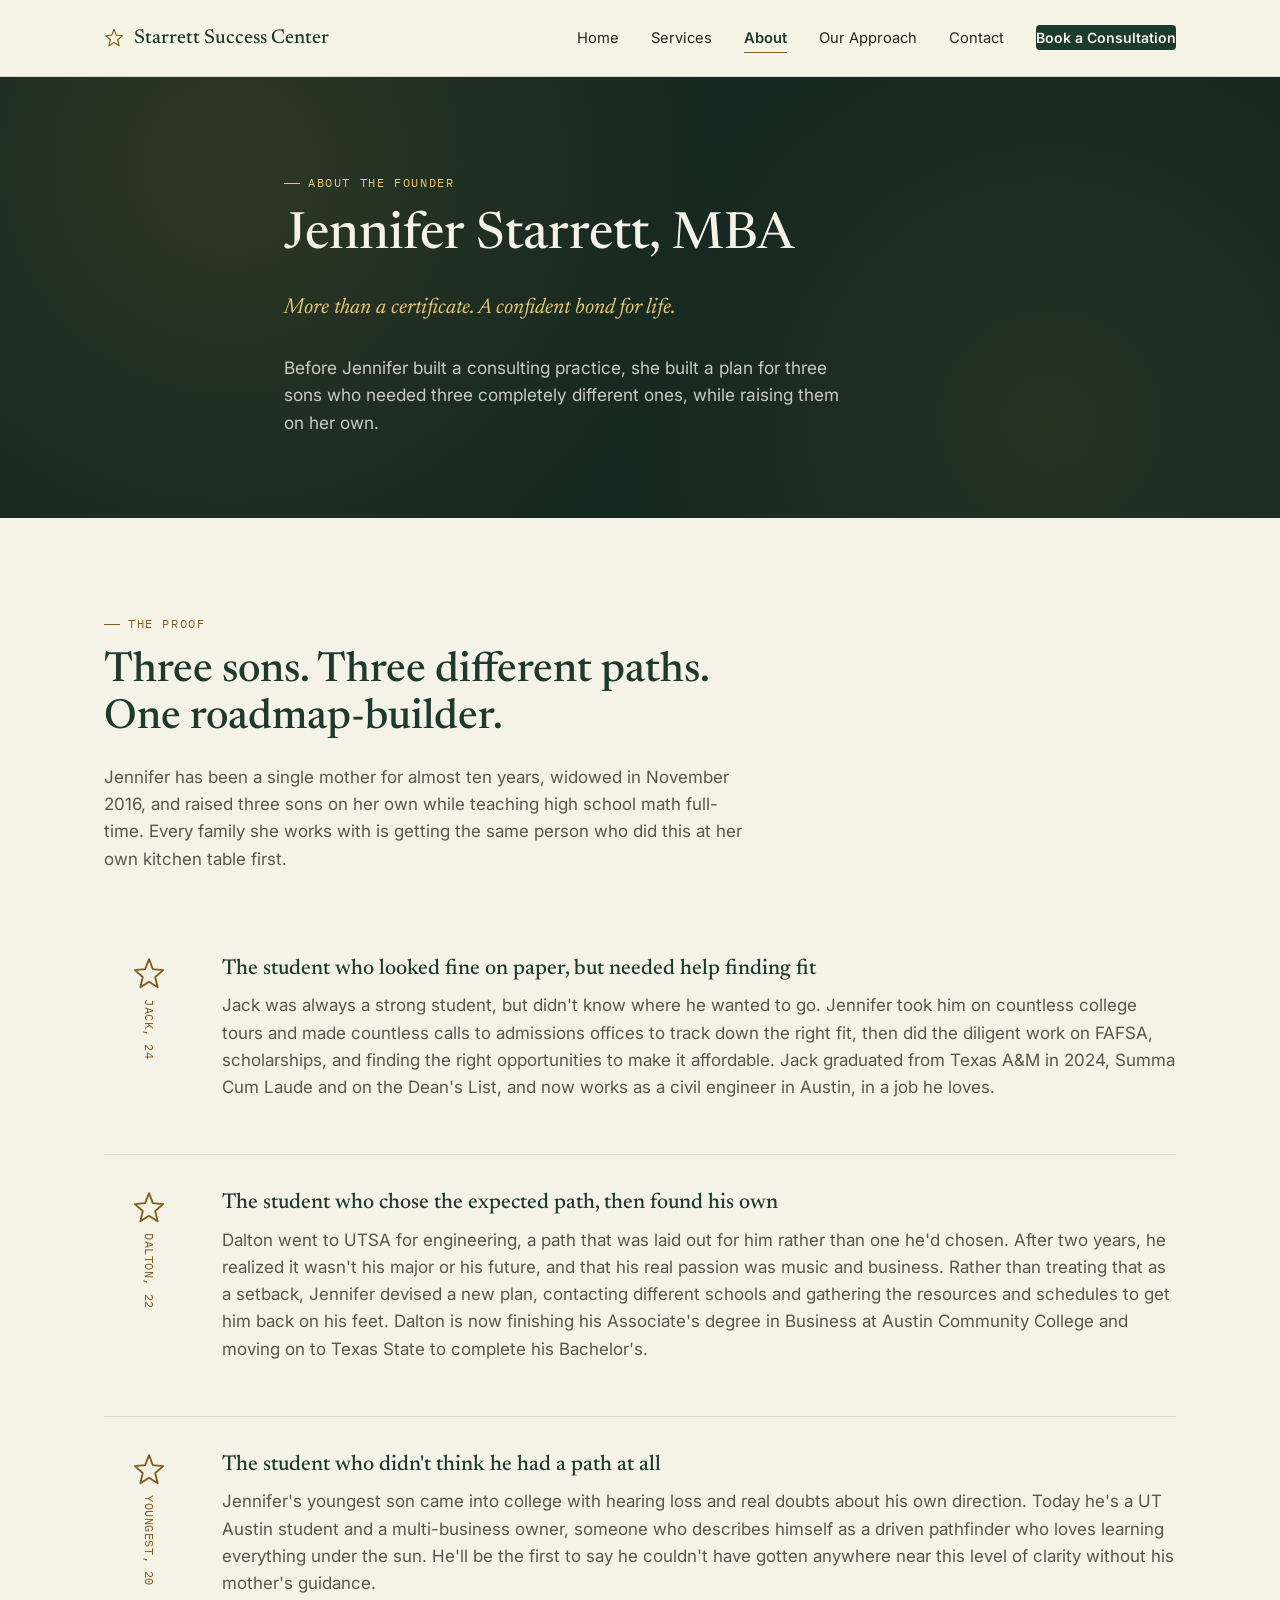
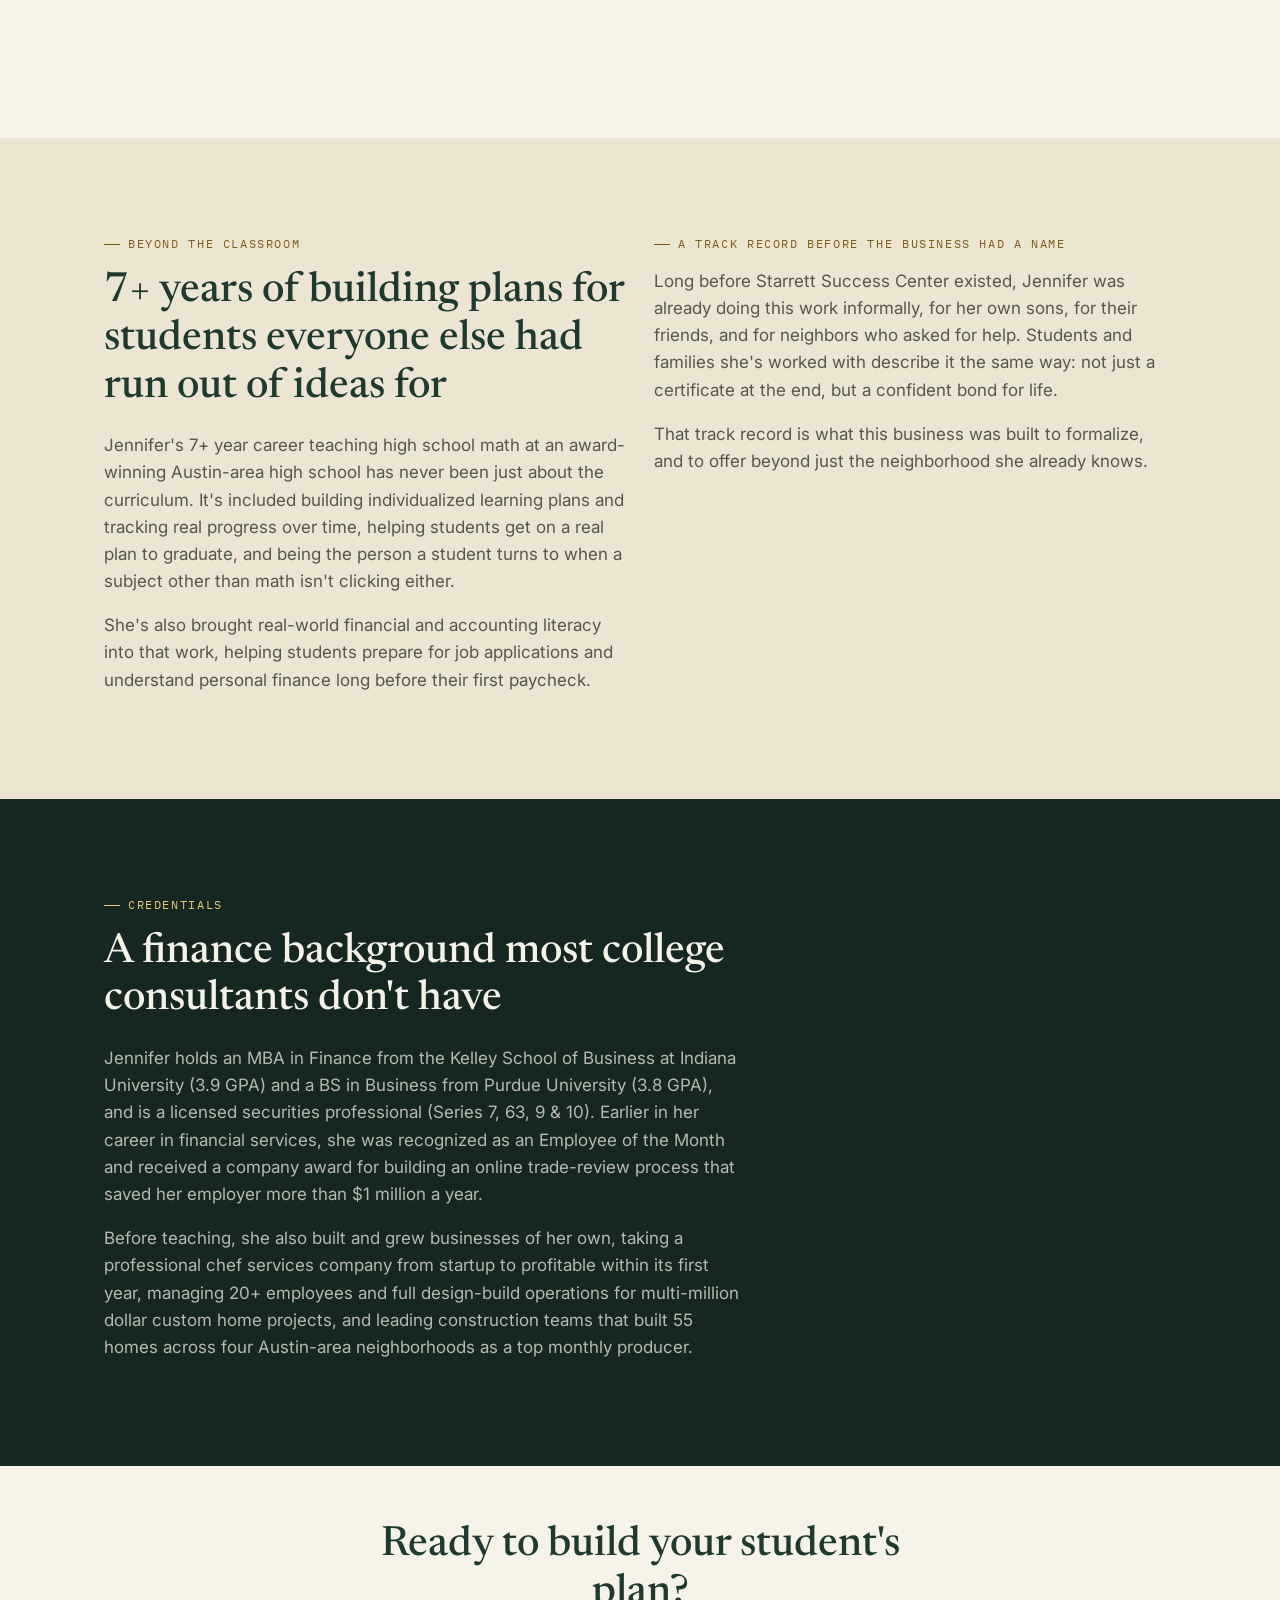
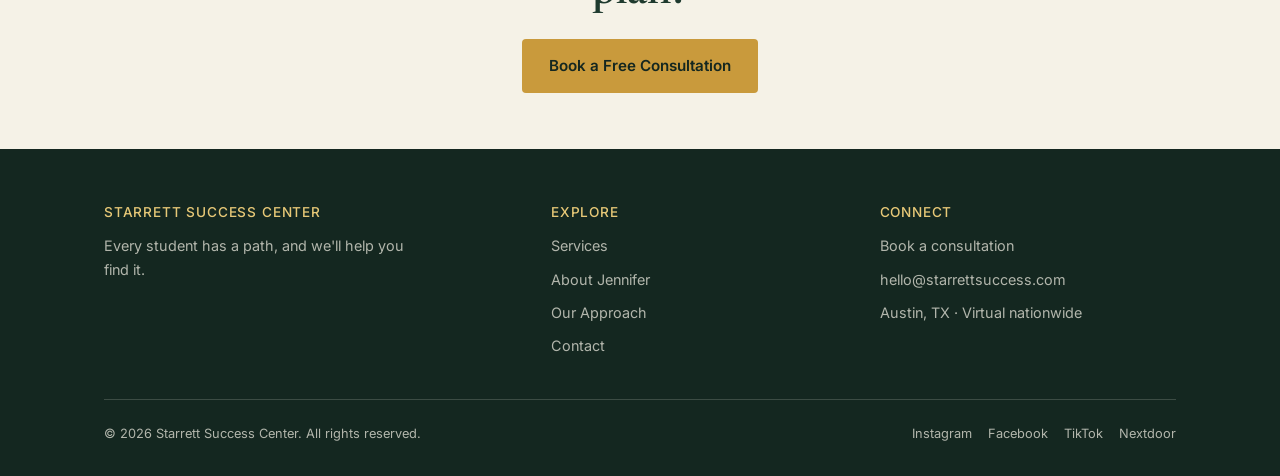
==== about.html @ ffc777a5 "Initial commit: Starrett Success Center site Five-page static site (Home, Services, About, Approach," ====
<!DOCTYPE html>
<html lang="en">
<head>
<meta charset="UTF-8" />
<meta name="viewport" content="width=device-width, initial-scale=1.0" />
<title>About Jennifer Starrett | Starrett Success Center</title>
<meta name="description" content="MBA in Finance, 7+ year high school educator, and mother of three sons who each found a completely different path. Meet Jennifer Starrett." />
<link rel="preconnect" href="https://fonts.googleapis.com">
<link rel="preconnect" href="https://fonts.gstatic.com" crossorigin>
<link href="https://fonts.googleapis.com/css2?family=Newsreader:ital,opsz,wght@0,6..72,400..600;1,6..72,400..600&family=Inter:wght@400;500;600;700&family=IBM+Plex+Mono:wght@400;500&display=swap" rel="stylesheet">
<link rel="icon" type="image/svg+xml" href="data:image/svg+xml,%3Csvg xmlns='http://www.w3.org/2000/svg' viewBox='0 0 24 24'%3E%3Crect width='24' height='24' rx='5' fill='%231E3A2E'/%3E%3Cpath d='M12 2.5L14.4 8.8L21 9.4L15.9 13.8L17.5 20.2L12 16.6L6.5 20.2L8.1 13.8L3 9.4L9.6 8.8L12 2.5Z' fill='none' stroke='%23E7C877' stroke-width='1.6' stroke-linejoin='round'/%3E%3C/svg%3E" />
<link rel="stylesheet" href="css/styles.css" />
</head>
<body>

<nav class="nav">
  <div class="wrap">
    <a href="index.html" class="brand">
      <svg class="brand-star" viewBox="0 0 24 24" fill="none"><path d="M12 1.5L14.7 8.6L22 9.3L16.4 14.1L18.1 21.4L12 17.4L5.9 21.4L7.6 14.1L2 9.3L9.3 8.6L12 1.5Z" stroke="#C99A3C" stroke-width="1.4" stroke-linejoin="round"/></svg>
      Starrett Success Center
    </a>
    <ul class="nav-links">
      <li><a href="index.html">Home</a></li>
      <li><a href="services.html">Services</a></li>
      <li><a href="about.html" class="active">About</a></li>
      <li><a href="approach.html">Our Approach</a></li>
      <li><a href="contact.html">Contact</a></li>
      <li><a href="contact.html#book" class="nav-cta">Book a Consultation</a></li>
    </ul>
    <button class="nav-toggle" aria-label="Toggle menu" aria-expanded="false"><span></span><span></span><span></span></button>
  </div>
</nav>

<header class="hero hero-sub">
  <div class="wrap hero-inner reveal">
    <span class="eyebrow">About the founder</span>
    <h1>Jennifer Starrett, MBA</h1>
    <p class="lede">More than a certificate. A confident bond for life.</p>
    <p class="sub">Before Jennifer built a consulting practice, she built a plan for three sons who needed three completely different ones, while raising them on her own.</p>
  </div>
</header>

<!-- THE STORY -->
<section>
  <div class="wrap">
    <div class="max-60 reveal">
      <span class="eyebrow">The proof</span>
      <h2>Three sons. Three different paths. One roadmap-builder.</h2>
      <p>Jennifer has been a single mother for almost ten years, widowed in November 2016, and raised three sons on her own while teaching high school math full-time. Every family she works with is getting the same person who did this at her own kitchen table first.</p>
    </div>

    <div class="mt-lg">
      <div class="story-block reveal">
        <div class="story-marker">
          <span class="waypoint"><svg viewBox="0 0 24 24" fill="none"><path d="M12 1.5L14.7 8.6L22 9.3L16.4 14.1L18.1 21.4L12 17.4L5.9 21.4L7.6 14.1L2 9.3L9.3 8.6L12 1.5Z" stroke="#C99A3C" stroke-width="1.3" stroke-linejoin="round"/></svg></span>
          <span class="story-name">Jack, 24</span>
        </div>
        <div>
          <h3>The student who looked fine on paper, but needed help finding fit</h3>
          <p>Jack was always a strong student, but didn't know where he wanted to go. Jennifer took him on countless college tours and made countless calls to admissions offices to track down the right fit, then did the diligent work on FAFSA, scholarships, and finding the right opportunities to make it affordable. Jack graduated from Texas A&amp;M in 2024, Summa Cum Laude and on the Dean's List, and now works as a civil engineer in Austin, in a job he loves.</p>
        </div>
      </div>

      <div class="story-block reveal">
        <div class="story-marker">
          <span class="waypoint"><svg viewBox="0 0 24 24" fill="none"><path d="M12 1.5L14.7 8.6L22 9.3L16.4 14.1L18.1 21.4L12 17.4L5.9 21.4L7.6 14.1L2 9.3L9.3 8.6L12 1.5Z" stroke="#C99A3C" stroke-width="1.3" stroke-linejoin="round"/></svg></span>
          <span class="story-name">Dalton, 22</span>
        </div>
        <div>
          <h3>The student who chose the expected path, then found his own</h3>
          <p>Dalton went to UTSA for engineering, a path that was laid out for him rather than one he'd chosen. After two years, he realized it wasn't his major or his future, and that his real passion was music and business. Rather than treating that as a setback, Jennifer devised a new plan, contacting different schools and gathering the resources and schedules to get him back on his feet. Dalton is now finishing his Associate's degree in Business at Austin Community College and moving on to Texas State to complete his Bachelor's.</p>
        </div>
      </div>

      <div class="story-block reveal">
        <div class="story-marker">
          <span class="waypoint"><svg viewBox="0 0 24 24" fill="none"><path d="M12 1.5L14.7 8.6L22 9.3L16.4 14.1L18.1 21.4L12 17.4L5.9 21.4L7.6 14.1L2 9.3L9.3 8.6L12 1.5Z" stroke="#C99A3C" stroke-width="1.3" stroke-linejoin="round"/></svg></span>
          <span class="story-name">Youngest, 20</span>
        </div>
        <div>
          <h3>The student who didn't think he had a path at all</h3>
          <p>Jennifer's youngest son came into college with hearing loss and real doubts about his own direction. Today he's a UT Austin student and a multi-business owner, someone who describes himself as a driven pathfinder who loves learning everything under the sun. He'll be the first to say he couldn't have gotten anywhere near this level of clarity without his mother's guidance.</p>
        </div>
      </div>
    </div>
  </div>
</section>

<!-- BEYOND THE CLASSROOM -->
<section class="alt-bg">
  <div class="wrap">
    <div class="grid-2">
      <div class="reveal">
        <span class="eyebrow">Beyond the classroom</span>
        <h2>7+ years of building plans for students everyone else had run out of ideas for</h2>
        <p>Jennifer's 7+ year career teaching high school math at an award-winning Austin-area high school has never been just about the curriculum. It's included building individualized learning plans and tracking real progress over time, helping students get on a real plan to graduate, and being the person a student turns to when a subject other than math isn't clicking either.</p>
        <p>She's also brought real-world financial and accounting literacy into that work, helping students prepare for job applications and understand personal finance long before their first paycheck.</p>
      </div>
      <div class="reveal">
        <span class="eyebrow">A track record before the business had a name</span>
        <p>Long before Starrett Success Center existed, Jennifer was already doing this work informally, for her own sons, for their friends, and for neighbors who asked for help. Students and families she's worked with describe it the same way: not just a certificate at the end, but a confident bond for life.</p>
        <p>That track record is what this business was built to formalize, and to offer beyond just the neighborhood she already knows.</p>
      </div>
    </div>
  </div>
</section>

<!-- CREDENTIALS -->
<section class="on-deep">
  <div class="wrap">
    <div class="max-60 reveal">
      <span class="eyebrow">Credentials</span>
      <h2>A finance background most college consultants don't have</h2>
      <p>Jennifer holds an MBA in Finance from the Kelley School of Business at Indiana University (3.9 GPA) and a BS in Business from Purdue University (3.8 GPA), and is a licensed securities professional (Series 7, 63, 9 &amp; 10). Earlier in her career in financial services, she was recognized as an Employee of the Month and received a company award for building an online trade-review process that saved her employer more than $1 million a year.</p>
      <p>Before teaching, she also built and grew businesses of her own, taking a professional chef services company from startup to profitable within its first year, managing 20+ employees and full design-build operations for multi-million dollar custom home projects, and leading construction teams that built 55 homes across four Austin-area neighborhoods as a top monthly producer.</p>
    </div>
  </div>
</section>

<section class="section-tight center">
  <div class="wrap max-60 mx-auto reveal">
    <h2>Ready to build your student's plan?</h2>
    <a href="contact.html#book" class="btn btn-gold">Book a Free Consultation</a>
  </div>
</section>

<footer>
  <div class="wrap">
    <div class="footer-grid">
      <div>
        <h4>Starrett Success Center</h4>
        <p style="max-width:320px; color:rgba(245,242,231,0.7)">Every student has a path, and we'll help you find it.</p>
      </div>
      <div>
        <h4>Explore</h4>
        <ul>
          <li><a href="services.html">Services</a></li>
          <li><a href="about.html">About Jennifer</a></li>
          <li><a href="approach.html">Our Approach</a></li>
          <li><a href="contact.html">Contact</a></li>
        </ul>
      </div>
      <div>
        <h4>Connect</h4>
        <ul>
          <li><a href="contact.html#book">Book a consultation</a></li>
          <li><a href="mailto:hello@starrettsuccess.com">hello@starrettsuccess.com</a></li>
          <li>Austin, TX &middot; Virtual nationwide</li>
        </ul>
      </div>
    </div>
    <div class="footer-bottom">
      <span>&copy; <span data-year></span> Starrett Success Center. All rights reserved.</span>
      <div class="social-row">
        <a href="#">Instagram</a><a href="#">Facebook</a><a href="#">TikTok</a><a href="#">Nextdoor</a>
      </div>
    </div>
  </div>
</footer>

<script src="js/main.js"></script>
</body>
</html>
---- css/styles.css ----
/* ============================================
   STARRETT SUCCESS CENTER — Design Tokens
   ============================================ */
:root {
  /* Color */
  --paper: #F5F2E7;
  --paper-deep: #ECE5D2;
  --pine: #1E3A2E;
  --pine-deep: #142720;
  --pine-mid: #2E4E3E;
  --gold: #C99A3C;
  --gold-deep: #7E5E1C;
  --gold-light: #E7C877;
  --gold-pale: #F3E4BC;
  --ink: #24261F;
  --ink-soft: #55574C;
  --line: rgba(36, 38, 31, 0.12);
  --line-on-dark: rgba(245, 242, 231, 0.18);

  /* Type */
  --font-display: "Newsreader", Georgia, serif;
  --font-body: "Inter", -apple-system, BlinkMacSystemFont, sans-serif;
  --font-mono: "IBM Plex Mono", "Courier New", monospace;

  /* Layout */
  --maxw: 1120px;
  --gutter: 24px;
  --radius: 4px;
  --shadow-sm: 0 2px 8px rgba(30, 58, 46, 0.06);
  --shadow-md: 0 12px 28px rgba(20, 39, 32, 0.14);
}

* { box-sizing: border-box; }
html { scroll-behavior: smooth; }

@media (prefers-reduced-motion: reduce) {
  html { scroll-behavior: auto; }
  * { animation-duration: 0.01ms !important; animation-iteration-count: 1 !important; transition-duration: 0.01ms !important; }
}

body {
  margin: 0;
  background: var(--paper);
  color: var(--ink);
  font-family: var(--font-body);
  font-size: 17px;
  line-height: 1.6;
  -webkit-font-smoothing: antialiased;
}

img { max-width: 100%; display: block; }
a { color: inherit; }

h1, h2, h3, h4 {
  font-family: var(--font-display);
  font-weight: 500;
  line-height: 1.15;
  margin: 0 0 0.5em;
  color: var(--pine);
}

h1 { font-size: clamp(2.4rem, 5vw, 4rem); font-weight: 460; }
h2 { font-size: clamp(1.9rem, 3.4vw, 2.6rem); }
h3 { font-size: 1.35rem; }

p { margin: 0 0 1em; color: var(--ink-soft); }

.italic { font-style: italic; }

.eyebrow {
  font-family: var(--font-mono);
  font-size: 0.72rem;
  letter-spacing: 0.14em;
  text-transform: uppercase;
  color: var(--gold-deep);
  display: inline-flex;
  align-items: center;
  gap: 8px;
  margin-bottom: 14px;
}
.eyebrow::before {
  content: "";
  width: 16px;
  height: 1px;
  background: currentColor;
  display: inline-block;
}
.hero .eyebrow, .on-deep .eyebrow, .on-dark .eyebrow {
  color: var(--gold-light);
}

.wrap {
  max-width: var(--maxw);
  margin: 0 auto;
  padding: 0 var(--gutter);
}

section { position: relative; padding: 88px 0; }
.section-tight { padding: 56px 0; }
.on-dark { background: var(--pine); color: var(--paper); }
.on-dark p { color: rgba(245,242,231,0.78); }
.on-dark h1, .on-dark h2, .on-dark h3 { color: var(--paper); }
.on-deep { background: var(--pine-deep); color: var(--paper); }
.on-deep p { color: rgba(245,242,231,0.72); }
.on-deep h1, .on-deep h2, .on-deep h3 { color: var(--paper); }
.alt-bg { background: var(--paper-deep); }

/* ============================================
   NAV
   ============================================ */
.nav {
  position: sticky;
  top: 0;
  z-index: 100;
  background: rgba(245, 242, 231, 0.92);
  backdrop-filter: blur(8px);
  border-bottom: 1px solid var(--line);
}
.nav .wrap {
  display: flex;
  align-items: center;
  justify-content: space-between;
  height: 76px;
}
.brand {
  display: flex;
  align-items: center;
  gap: 10px;
  text-decoration: none;
  font-family: var(--font-display);
  font-size: 1.25rem;
  font-weight: 500;
  color: var(--pine);
  white-space: nowrap;
}
.brand-star { width: 20px; height: 20px; flex-shrink: 0; }
.nav-links {
  display: flex;
  align-items: center;
  gap: 32px;
  list-style: none;
  margin: 0;
  padding: 0;
}
.nav-links a {
  text-decoration: none;
  font-size: 0.92rem;
  color: var(--ink);
  position: relative;
  padding: 4px 0;
}
.nav-links a::after {
  content: "";
  position: absolute;
  left: 0; bottom: -2px;
  width: 0; height: 1px;
  background: var(--gold-deep);
  transition: width 0.25s ease;
}
.nav-links a:hover::after, .nav-links a.active::after { width: 100%; }
.nav-links a.active { color: var(--pine); font-weight: 600; }
.nav-cta {
  background: var(--pine);
  color: var(--paper) !important;
  padding: 10px 20px;
  border-radius: var(--radius);
  font-weight: 600;
  font-size: 0.88rem !important;
}
.nav-cta::after { display: none; }
.nav-cta:hover { background: var(--pine-mid); }

.nav-toggle {
  display: none;
  background: none;
  border: none;
  cursor: pointer;
  padding: 8px;
}
.nav-toggle span {
  display: block;
  width: 22px;
  height: 2px;
  background: var(--pine);
  margin: 4px 0;
}

@media (max-width: 860px) {
  .nav-links {
    position: fixed;
    top: 76px; left: 0; right: 0;
    background: var(--paper);
    flex-direction: column;
    align-items: flex-start;
    gap: 0;
    border-top: 1px solid var(--line);
    max-height: 0;
    overflow: hidden;
    transition: max-height 0.3s ease;
  }
  .nav-links.open { max-height: 400px; }
  .nav-links li { width: 100%; }
  .nav-links a { display: block; padding: 16px var(--gutter); width: 100%; }
  .nav-links a::after { display: none; }
  .nav-toggle { display: block; }
}

/* ============================================
   SIGNATURE: TRAIL + STAR WAYPOINTS
   ============================================ */
.trail-rail {
  position: absolute;
  left: 50%;
  top: 0;
  bottom: 0;
  width: 2px;
  transform: translateX(-50%);
  z-index: 0;
  pointer-events: none;
}
.trail-rail svg { position: sticky; top: 0; }

.waypoint {
  display: inline-flex;
  align-items: center;
  justify-content: center;
  width: 34px; height: 34px;
  flex-shrink: 0;
}
.waypoint svg { width: 100%; height: 100%; }
.brand-star path { stroke: var(--gold-deep); }
.waypoint svg path { stroke: var(--gold-deep); }
.on-deep .waypoint svg path, .on-dark .waypoint svg path {
  stroke: var(--gold-light);
}

/* ============================================
   HERO
   ============================================ */
.hero {
  background: var(--pine-deep);
  color: var(--paper);
  padding: 120px 0 100px;
  position: relative;
  overflow: hidden;
}
.hero-sub { padding: 88px 0 64px; }
.hero-sub h1 { font-size: clamp(2.1rem, 4.2vw, 3.2rem); }
@media (max-width: 640px) {
  .hero { padding: 84px 0 56px; }
  .hero-sub { padding: 64px 0 48px; }
}
.hero::before {
  content: "";
  position: absolute;
  inset: 0;
  background-image: radial-gradient(circle at 18% 20%, rgba(201,154,60,0.14), transparent 45%),
                     radial-gradient(circle at 82% 78%, rgba(201,154,60,0.10), transparent 40%);
  pointer-events: none;
}
.hero-inner { position: relative; z-index: 1; max-width: 760px; }
.hero h1 { color: var(--paper); }
.hero .lede {
  font-family: var(--font-display);
  font-style: italic;
  font-size: 1.35rem;
  color: var(--gold-light);
  margin-bottom: 28px;
}
.hero .sub { font-size: 1.08rem; max-width: 560px; color: rgba(245,242,231,0.8); }
.hero-actions { display: flex; gap: 16px; margin-top: 36px; flex-wrap: wrap; }

.btn {
  display: inline-flex;
  align-items: center;
  gap: 8px;
  padding: 14px 26px;
  border-radius: var(--radius);
  font-weight: 600;
  font-size: 0.95rem;
  text-decoration: none;
  border: 1px solid transparent;
  cursor: pointer;
  transition: all 0.2s ease;
}
.btn-gold { background: var(--gold); color: var(--pine-deep); }
.btn-gold:hover { background: var(--gold-light); transform: translateY(-2px); box-shadow: var(--shadow-sm); }
.btn-outline { border-color: var(--line-on-dark); color: var(--paper); }
.btn-outline:hover { border-color: var(--gold-light); color: var(--gold-light); transform: translateY(-2px); }
.btn-outline-dark { border-color: var(--line); color: var(--pine); }
.btn-outline-dark:hover { border-color: var(--pine); transform: translateY(-2px); }

/* ============================================
   TRUST BAR
   ============================================ */
.trust-bar {
  background: var(--paper-deep);
  border-bottom: 1px solid var(--line);
  padding: 28px 0;
}
.trust-grid {
  display: flex;
  flex-wrap: wrap;
  gap: 28px 40px;
  justify-content: space-between;
  align-items: center;
}
.trust-item {
  font-family: var(--font-mono);
  font-size: 0.82rem;
  color: var(--pine);
  display: flex;
  align-items: baseline;
  gap: 8px;
}
.trust-item strong { font-size: 1rem; color: var(--pine); }

/* ============================================
   CARDS / GRIDS
   ============================================ */
.grid-3 { display: grid; grid-template-columns: repeat(3, 1fr); gap: 28px; }
.grid-2 { display: grid; grid-template-columns: repeat(2, 1fr); gap: 28px; }
@media (max-width: 980px) {
  .grid-3 { grid-template-columns: repeat(2, 1fr); }
}
@media (max-width: 860px) {
  .grid-2 { grid-template-columns: 1fr; }
}
@media (max-width: 640px) {
  .grid-3 { grid-template-columns: 1fr; }
}

.card {
  background: var(--paper);
  border: 1px solid var(--line);
  border-radius: var(--radius);
  padding: 32px;
  position: relative;
  box-shadow: var(--shadow-sm);
  transition: transform 0.2s ease, box-shadow 0.2s ease, border-color 0.2s ease;
}
.card:hover {
  transform: translateY(-3px);
  box-shadow: var(--shadow-md);
  border-color: var(--gold-deep);
}
.card .num {
  font-family: var(--font-mono);
  font-size: 0.75rem;
  color: var(--gold-deep);
  letter-spacing: 0.08em;
}
.card h3 { margin-top: 10px; }
.card ul { padding-left: 18px; margin: 12px 0 0; color: var(--ink-soft); font-size: 0.95rem; }
.card li { margin-bottom: 6px; }

.section-num {
  display: block;
  font-family: var(--font-mono);
  font-size: 0.85rem;
  letter-spacing: 0.1em;
  color: var(--gold-deep);
  margin-bottom: 6px;
}
.price {
  font-family: var(--font-mono);
  color: var(--pine);
  font-size: 0.95rem;
}

.tier-card { border-top: 3px solid var(--gold); }

.value-strip {
  display: grid;
  grid-template-columns: repeat(4, 1fr);
  gap: 24px;
}
@media (max-width: 860px) { .value-strip { grid-template-columns: repeat(2, 1fr); } }
@media (max-width: 560px) { .value-strip { grid-template-columns: 1fr; } }
.value-item { text-align: left; }
.value-item .waypoint { margin-bottom: 14px; }
.value-item h4 { color: var(--paper); font-family: var(--font-body); font-weight: 700; font-size: 0.95rem; text-transform: uppercase; letter-spacing: 0.04em; margin-bottom: 8px;}
.value-item p { font-size: 0.92rem; }

/* ============================================
   TIMELINE / STORY (About page)
   ============================================ */
.story-block {
  display: grid;
  grid-template-columns: 90px 1fr;
  gap: 28px;
  padding: 36px 0;
  border-top: 1px solid var(--line);
}
.story-block:first-of-type { border-top: none; }
.story-marker { display: flex; flex-direction: column; align-items: center; }
.story-marker .waypoint { margin-bottom: 8px; }
.story-name {
  font-family: var(--font-mono);
  font-size: 0.72rem;
  letter-spacing: 0.05em;
  text-transform: uppercase;
  color: var(--gold-deep);
  writing-mode: vertical-rl;
}
@media (max-width: 640px) {
  .story-block { grid-template-columns: 50px 1fr; }
  .story-name { display: none; }
}

/* ============================================
   FOOTER
   ============================================ */
footer {
  background: var(--pine-deep);
  color: rgba(245,242,231,0.7);
  padding: 56px 0 32px;
  font-size: 0.9rem;
}
.footer-grid {
  display: grid;
  grid-template-columns: 1.4fr 1fr 1fr;
  gap: 32px;
  padding-bottom: 32px;
  border-bottom: 1px solid var(--line-on-dark);
}
@media (max-width: 700px) { .footer-grid { grid-template-columns: 1fr; } }
footer h4 { color: var(--gold-light); font-family: var(--font-body); font-size: 0.85rem; text-transform: uppercase; letter-spacing: 0.06em; margin-bottom: 14px; }
footer ul { list-style: none; padding: 0; margin: 0; }
footer li { margin-bottom: 10px; }
footer a { text-decoration: none; color: inherit; }
footer a:hover { color: var(--gold-light); }
.footer-bottom { padding-top: 24px; display: flex; justify-content: space-between; flex-wrap: wrap; gap: 12px; font-size: 0.8rem; }
.social-row { display: flex; gap: 16px; }

/* ============================================
   FORMS
   ============================================ */
.form-field { margin-bottom: 20px; }
.form-field label {
  display: block;
  font-family: var(--font-mono);
  font-size: 0.75rem;
  letter-spacing: 0.06em;
  text-transform: uppercase;
  color: var(--pine);
  margin-bottom: 8px;
}
.form-field input, .form-field select, .form-field textarea {
  width: 100%;
  padding: 13px 14px;
  border: 1px solid var(--line);
  border-radius: var(--radius);
  background: var(--paper);
  font-family: var(--font-body);
  font-size: 1rem;
  color: var(--ink);
}
.form-field textarea { resize: vertical; min-height: 120px; }
.form-field input:focus, .form-field select:focus, .form-field textarea:focus {
  outline: 2px solid var(--gold-deep);
  outline-offset: 1px;
}

/* Visible keyboard focus everywhere */
a:focus-visible, button:focus-visible {
  outline: 2px solid var(--gold-deep);
  outline-offset: 2px;
}
.hero a:focus-visible, .hero button:focus-visible,
.on-deep a:focus-visible, .on-deep button:focus-visible,
.on-dark a:focus-visible, .on-dark button:focus-visible,
footer a:focus-visible, footer button:focus-visible {
  outline-color: var(--gold-light);
}

/* ============================================
   MISC
   ============================================ */
.center { text-align: center; }
.max-60 { max-width: 640px; }
.mx-auto { margin-left: auto; margin-right: auto; }
.mt-lg { margin-top: 48px; }
.pill {
  display: inline-block;
  font-family: var(--font-mono);
  font-size: 0.72rem;
  letter-spacing: 0.06em;
  text-transform: uppercase;
  background: var(--gold-pale);
  color: var(--pine);
  padding: 6px 12px;
  border-radius: 999px;
  margin-bottom: 8px;
}
.divider { height: 1px; background: var(--line); border: none; margin: 0; }
.divider-dark { background: var(--line-on-dark); }

.reveal { opacity: 0; transform: translateY(14px); transition: opacity 0.6s ease, transform 0.6s ease; }
.reveal.in { opacity: 1; transform: translateY(0); }
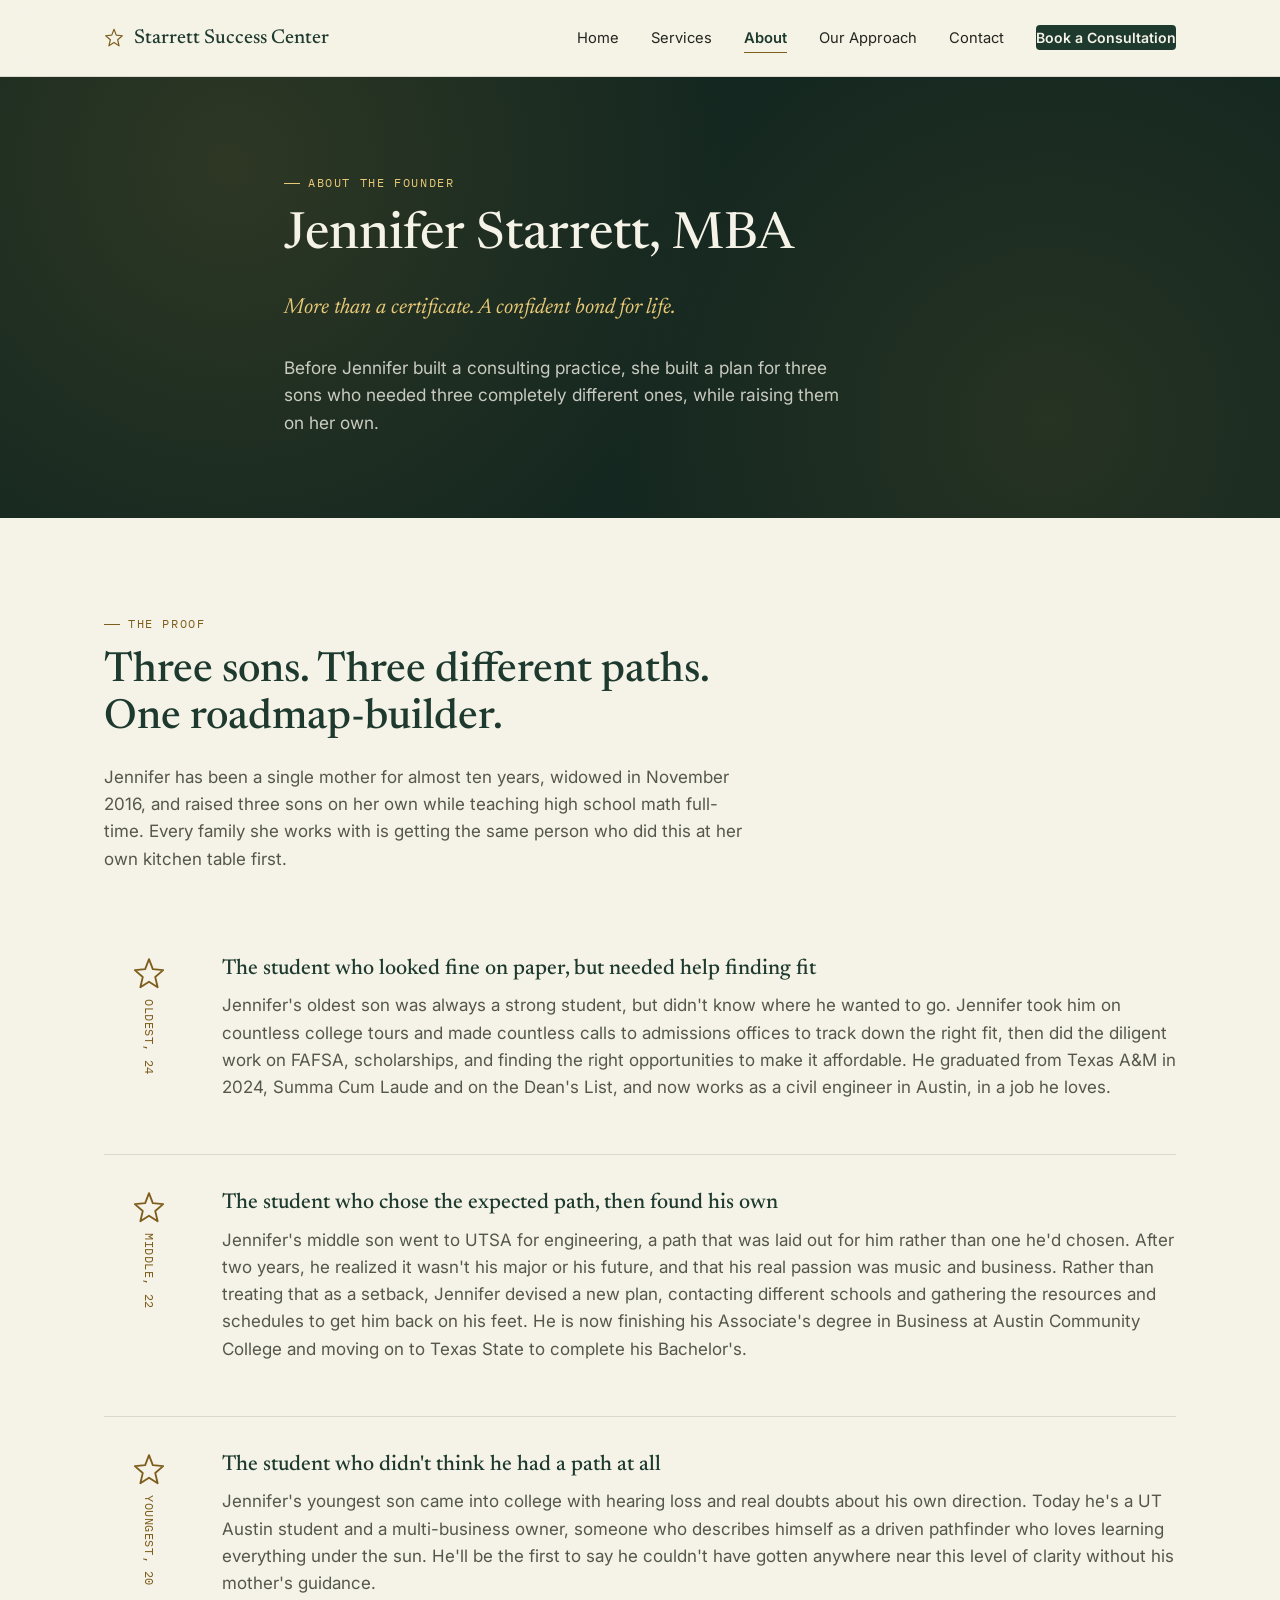
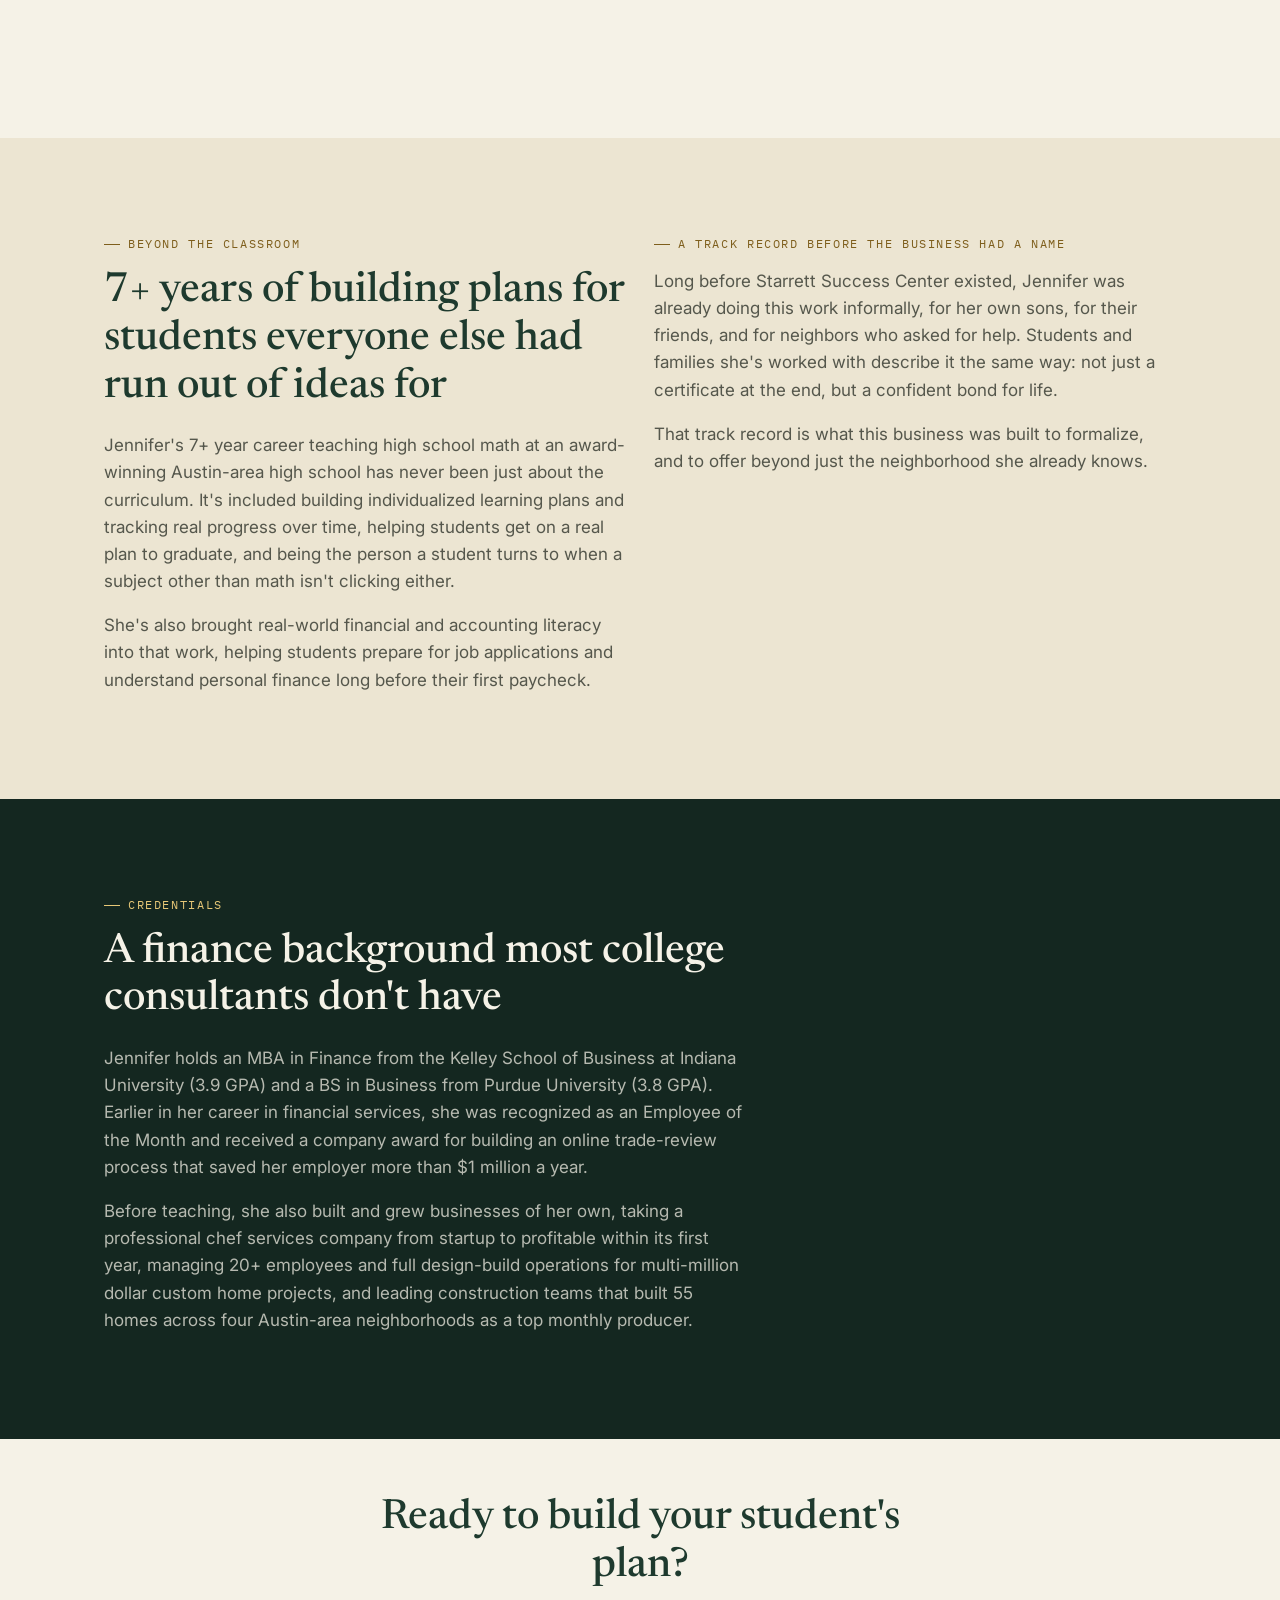
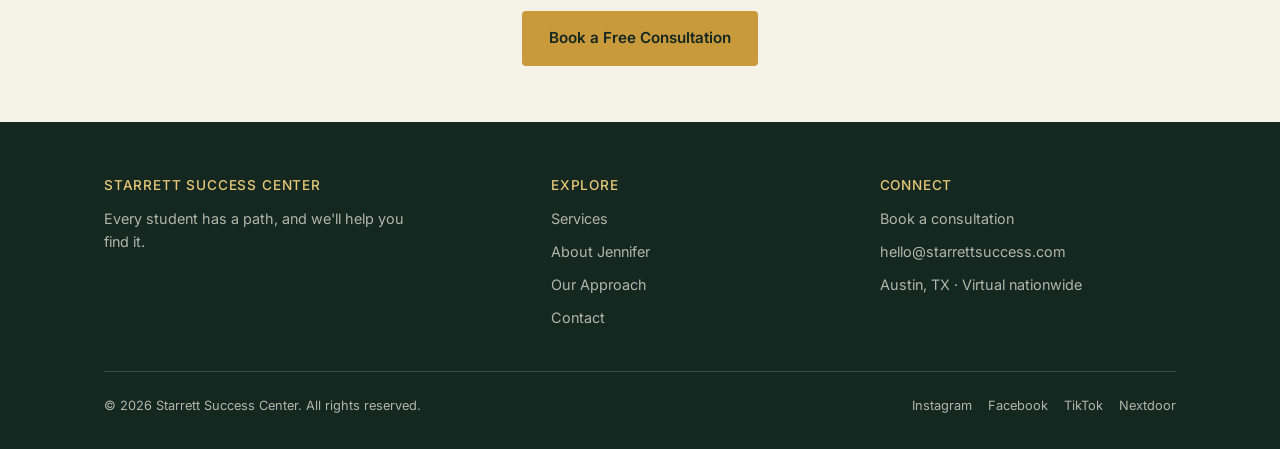
==== commit 5a35360c: "Remove securities licensing and sons' names from copy Drop Series 7/63/9/10 references (not relevant" ====
--- a/about.html
+++ b/about.html
@@ -53,22 +53,22 @@
       <div class="story-block reveal">
         <div class="story-marker">
           <span class="waypoint"><svg viewBox="0 0 24 24" fill="none"><path d="M12 1.5L14.7 8.6L22 9.3L16.4 14.1L18.1 21.4L12 17.4L5.9 21.4L7.6 14.1L2 9.3L9.3 8.6L12 1.5Z" stroke="#C99A3C" stroke-width="1.3" stroke-linejoin="round"/></svg></span>
-          <span class="story-name">Jack, 24</span>
+          <span class="story-name">Oldest, 24</span>
         </div>
         <div>
           <h3>The student who looked fine on paper, but needed help finding fit</h3>
-          <p>Jack was always a strong student, but didn't know where he wanted to go. Jennifer took him on countless college tours and made countless calls to admissions offices to track down the right fit, then did the diligent work on FAFSA, scholarships, and finding the right opportunities to make it affordable. Jack graduated from Texas A&amp;M in 2024, Summa Cum Laude and on the Dean's List, and now works as a civil engineer in Austin, in a job he loves.</p>
+          <p>Jennifer's oldest son was always a strong student, but didn't know where he wanted to go. Jennifer took him on countless college tours and made countless calls to admissions offices to track down the right fit, then did the diligent work on FAFSA, scholarships, and finding the right opportunities to make it affordable. He graduated from Texas A&amp;M in 2024, Summa Cum Laude and on the Dean's List, and now works as a civil engineer in Austin, in a job he loves.</p>
         </div>
       </div>
 
       <div class="story-block reveal">
         <div class="story-marker">
           <span class="waypoint"><svg viewBox="0 0 24 24" fill="none"><path d="M12 1.5L14.7 8.6L22 9.3L16.4 14.1L18.1 21.4L12 17.4L5.9 21.4L7.6 14.1L2 9.3L9.3 8.6L12 1.5Z" stroke="#C99A3C" stroke-width="1.3" stroke-linejoin="round"/></svg></span>
-          <span class="story-name">Dalton, 22</span>
+          <span class="story-name">Middle, 22</span>
         </div>
         <div>
           <h3>The student who chose the expected path, then found his own</h3>
-          <p>Dalton went to UTSA for engineering, a path that was laid out for him rather than one he'd chosen. After two years, he realized it wasn't his major or his future, and that his real passion was music and business. Rather than treating that as a setback, Jennifer devised a new plan, contacting different schools and gathering the resources and schedules to get him back on his feet. Dalton is now finishing his Associate's degree in Business at Austin Community College and moving on to Texas State to complete his Bachelor's.</p>
+          <p>Jennifer's middle son went to UTSA for engineering, a path that was laid out for him rather than one he'd chosen. After two years, he realized it wasn't his major or his future, and that his real passion was music and business. Rather than treating that as a setback, Jennifer devised a new plan, contacting different schools and gathering the resources and schedules to get him back on his feet. He is now finishing his Associate's degree in Business at Austin Community College and moving on to Texas State to complete his Bachelor's.</p>
         </div>
       </div>
 
@@ -111,7 +111,7 @@
     <div class="max-60 reveal">
       <span class="eyebrow">Credentials</span>
       <h2>A finance background most college consultants don't have</h2>
-      <p>Jennifer holds an MBA in Finance from the Kelley School of Business at Indiana University (3.9 GPA) and a BS in Business from Purdue University (3.8 GPA), and is a licensed securities professional (Series 7, 63, 9 &amp; 10). Earlier in her career in financial services, she was recognized as an Employee of the Month and received a company award for building an online trade-review process that saved her employer more than $1 million a year.</p>
+      <p>Jennifer holds an MBA in Finance from the Kelley School of Business at Indiana University (3.9 GPA) and a BS in Business from Purdue University (3.8 GPA). Earlier in her career in financial services, she was recognized as an Employee of the Month and received a company award for building an online trade-review process that saved her employer more than $1 million a year.</p>
       <p>Before teaching, she also built and grew businesses of her own, taking a professional chef services company from startup to profitable within its first year, managing 20+ employees and full design-build operations for multi-million dollar custom home projects, and leading construction teams that built 55 homes across four Austin-area neighborhoods as a top monthly producer.</p>
     </div>
   </div>
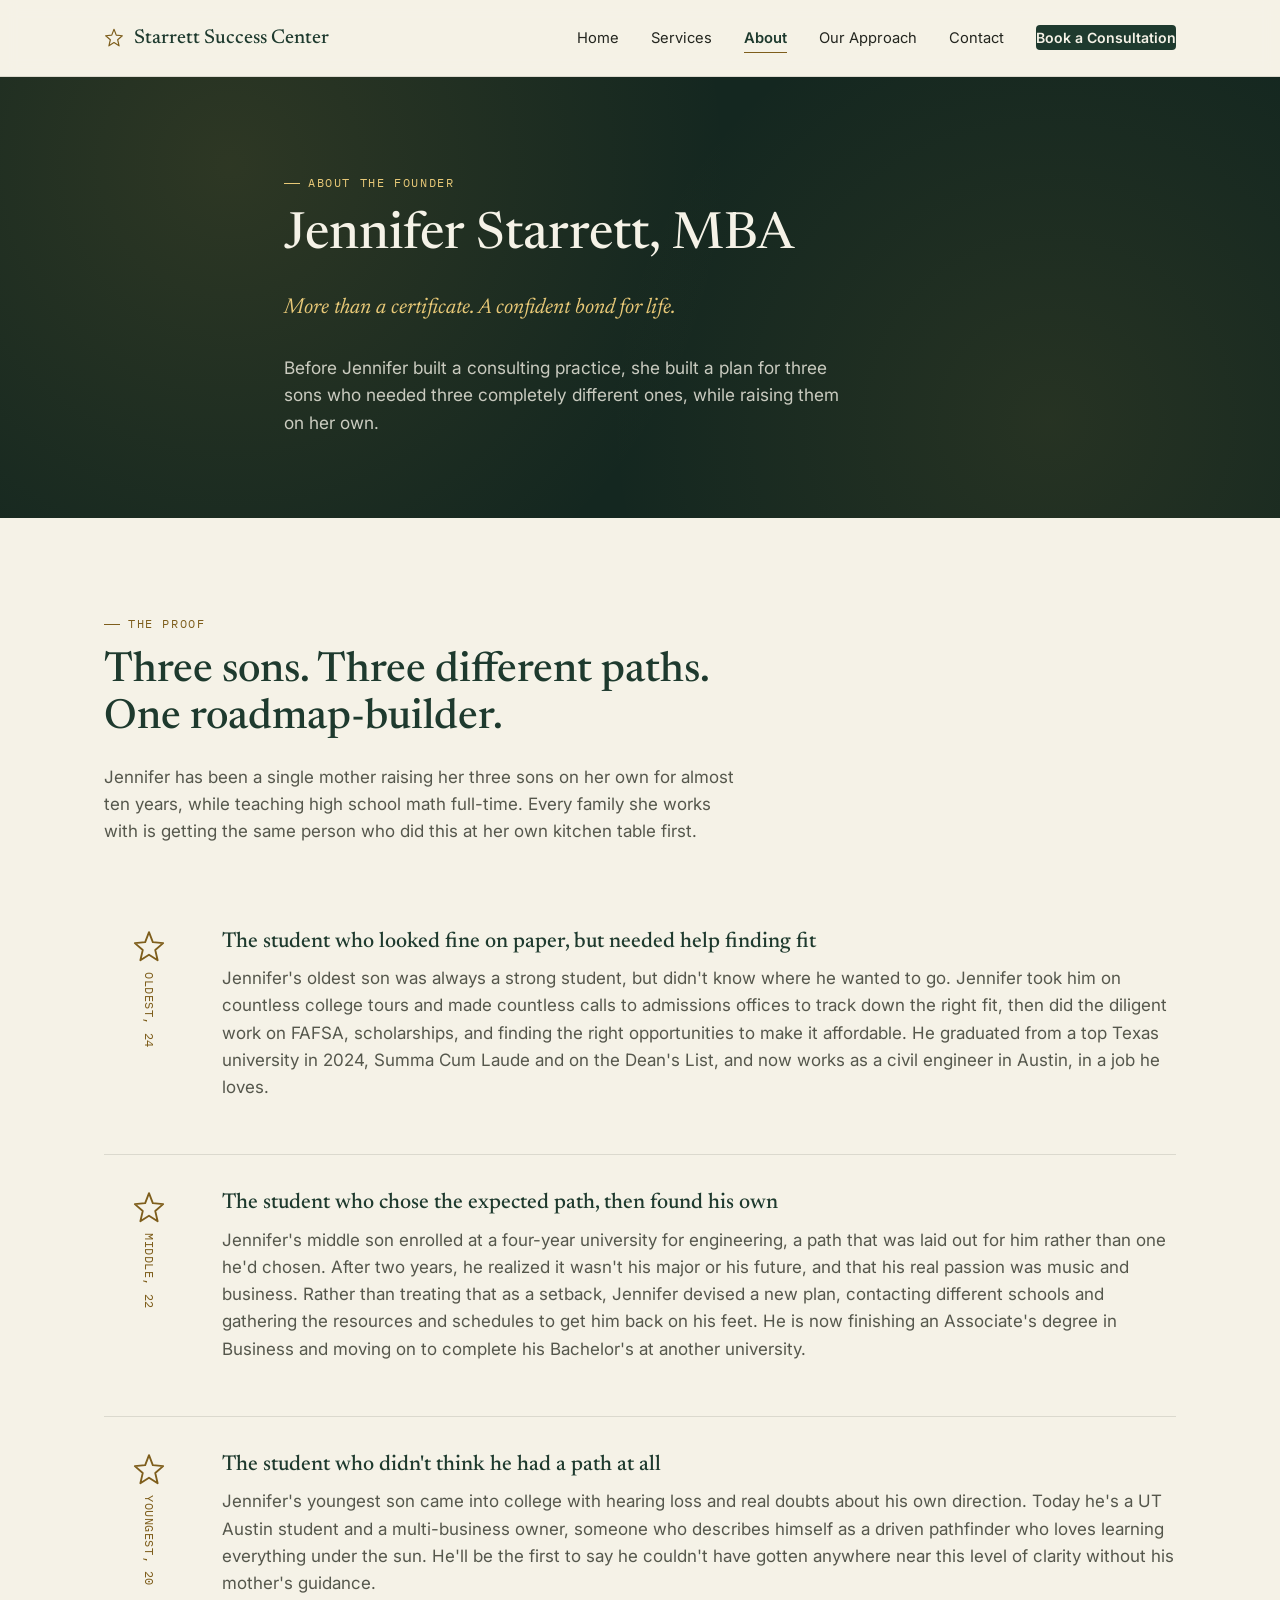
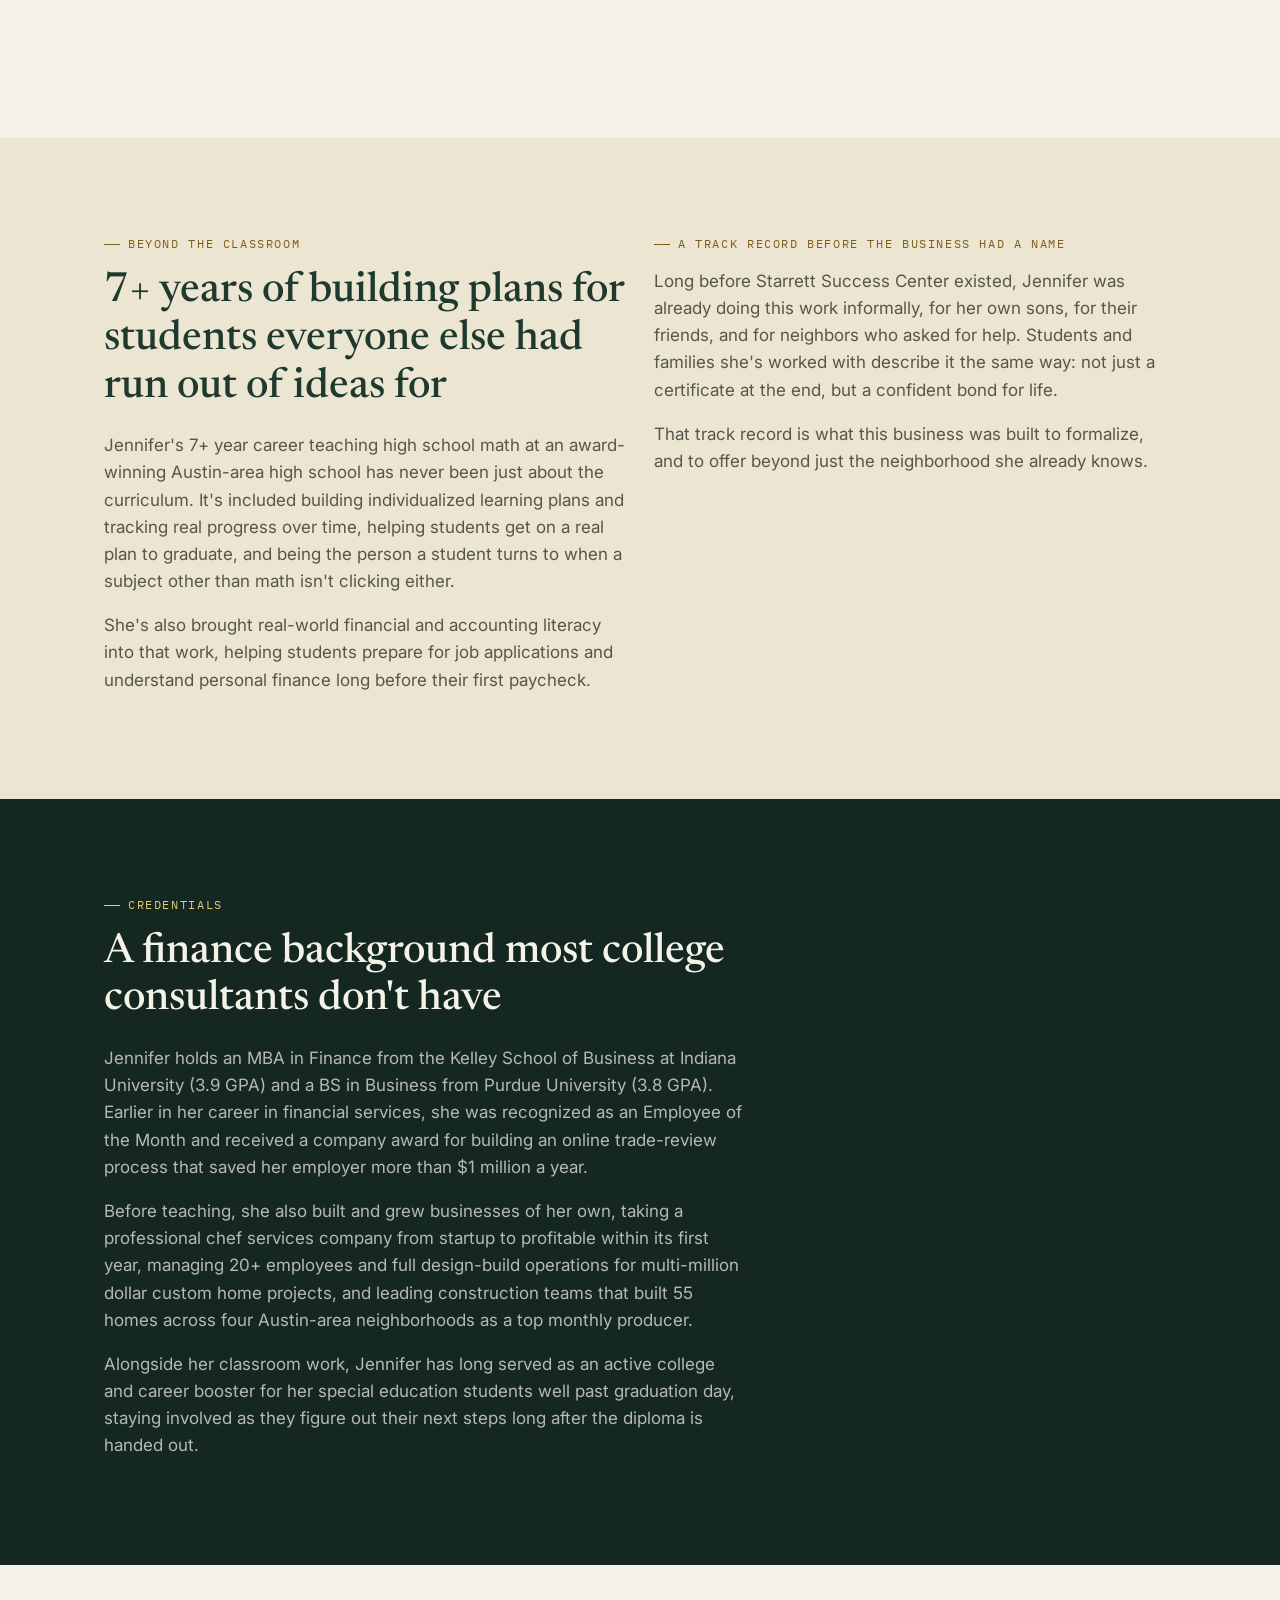
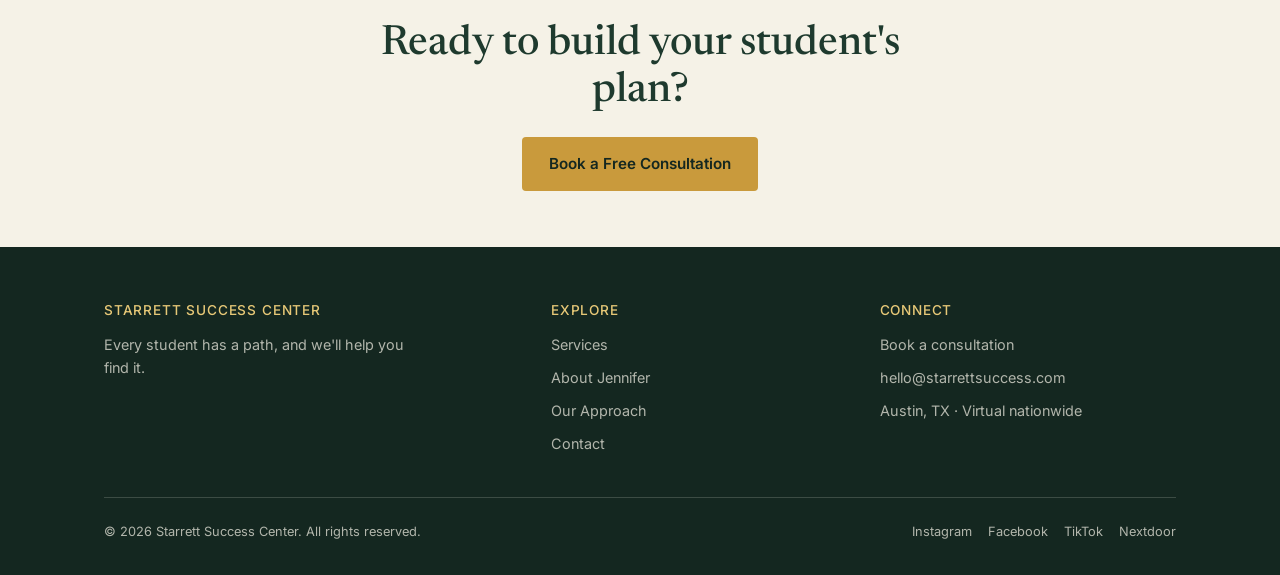
==== commit 3be38915: "Further privacy edits and add special-ed booster credibility line Remove widowhood reference in favo" ====
--- a/about.html
+++ b/about.html
@@ -46,7 +46,7 @@
     <div class="max-60 reveal">
       <span class="eyebrow">The proof</span>
       <h2>Three sons. Three different paths. One roadmap-builder.</h2>
-      <p>Jennifer has been a single mother for almost ten years, widowed in November 2016, and raised three sons on her own while teaching high school math full-time. Every family she works with is getting the same person who did this at her own kitchen table first.</p>
+      <p>Jennifer has been a single mother raising her three sons on her own for almost ten years, while teaching high school math full-time. Every family she works with is getting the same person who did this at her own kitchen table first.</p>
     </div>
 
     <div class="mt-lg">
@@ -57,7 +57,7 @@
         </div>
         <div>
           <h3>The student who looked fine on paper, but needed help finding fit</h3>
-          <p>Jennifer's oldest son was always a strong student, but didn't know where he wanted to go. Jennifer took him on countless college tours and made countless calls to admissions offices to track down the right fit, then did the diligent work on FAFSA, scholarships, and finding the right opportunities to make it affordable. He graduated from Texas A&amp;M in 2024, Summa Cum Laude and on the Dean's List, and now works as a civil engineer in Austin, in a job he loves.</p>
+          <p>Jennifer's oldest son was always a strong student, but didn't know where he wanted to go. Jennifer took him on countless college tours and made countless calls to admissions offices to track down the right fit, then did the diligent work on FAFSA, scholarships, and finding the right opportunities to make it affordable. He graduated from a top Texas university in 2024, Summa Cum Laude and on the Dean's List, and now works as a civil engineer in Austin, in a job he loves.</p>
         </div>
       </div>
 
@@ -68,7 +68,7 @@
         </div>
         <div>
           <h3>The student who chose the expected path, then found his own</h3>
-          <p>Jennifer's middle son went to UTSA for engineering, a path that was laid out for him rather than one he'd chosen. After two years, he realized it wasn't his major or his future, and that his real passion was music and business. Rather than treating that as a setback, Jennifer devised a new plan, contacting different schools and gathering the resources and schedules to get him back on his feet. He is now finishing his Associate's degree in Business at Austin Community College and moving on to Texas State to complete his Bachelor's.</p>
+          <p>Jennifer's middle son enrolled at a four-year university for engineering, a path that was laid out for him rather than one he'd chosen. After two years, he realized it wasn't his major or his future, and that his real passion was music and business. Rather than treating that as a setback, Jennifer devised a new plan, contacting different schools and gathering the resources and schedules to get him back on his feet. He is now finishing an Associate's degree in Business and moving on to complete his Bachelor's at another university.</p>
         </div>
       </div>
 
@@ -113,6 +113,7 @@
       <h2>A finance background most college consultants don't have</h2>
       <p>Jennifer holds an MBA in Finance from the Kelley School of Business at Indiana University (3.9 GPA) and a BS in Business from Purdue University (3.8 GPA). Earlier in her career in financial services, she was recognized as an Employee of the Month and received a company award for building an online trade-review process that saved her employer more than $1 million a year.</p>
       <p>Before teaching, she also built and grew businesses of her own, taking a professional chef services company from startup to profitable within its first year, managing 20+ employees and full design-build operations for multi-million dollar custom home projects, and leading construction teams that built 55 homes across four Austin-area neighborhoods as a top monthly producer.</p>
+      <p>Alongside her classroom work, Jennifer has long served as an active college and career booster for her special education students well past graduation day, staying involved as they figure out their next steps long after the diploma is handed out.</p>
     </div>
   </div>
 </section>
